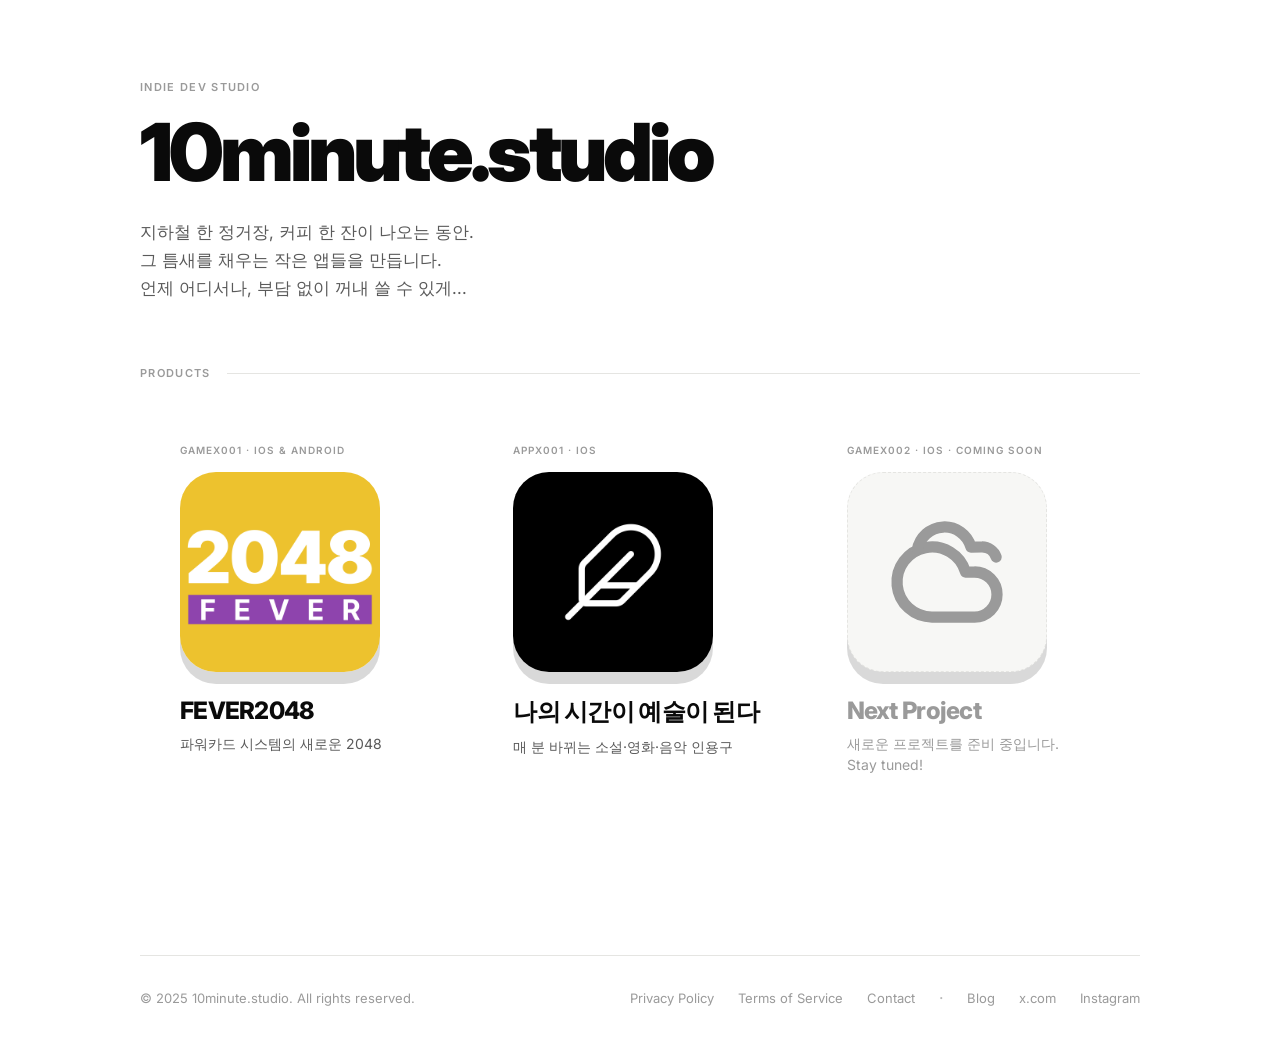
==== index.html @ 6bc33c3c "footer 링크/ 메인배열 최적화" ====
<!DOCTYPE html>
<html lang="ko">
<head>
    <meta charset="UTF-8">
    <meta name="viewport" content="width=device-width, initial-scale=1.0">
    <title>10minute.studio — 인디 개발 스튜디오</title>
    <meta name="description" content="지하철 한 정거장, 커피 한 잔이 나오는 동안. 그 틈새를 채우는 작은 앱들을 만드는 인디 개발 스튜디오입니다.">
    <meta name="keywords" content="인디개발, 인디게임, 모바일게임, 10minute studio, FEVER2048, 2048, 퍼즐게임, iOS, Android">
    <meta name="author" content="10minute.studio">
    <meta name="robots" content="index, follow">
    <link rel="canonical" href="https://xeno-xeno.github.io/10minute.studio/">
    <link rel="icon" type="image/svg+xml" href="assets/images/clock-10.svg">
    <meta name="theme-color" content="#ffffff" media="(prefers-color-scheme: light)">
    <meta name="theme-color" content="#0f0f0f" media="(prefers-color-scheme: dark)">

    <!-- Google Analytics -->
    <script async src="https://www.googletagmanager.com/gtag/js?id=G-8L3S8MLEGK"></script>
    <script>
        window.dataLayer = window.dataLayer || [];
        function gtag(){dataLayer.push(arguments);}
        gtag('js', new Date());
        gtag('config', 'G-8L3S8MLEGK');
    </script>

    <!-- Open Graph -->
    <meta property="og:type" content="website">
    <meta property="og:url" content="https://xeno-xeno.github.io/10minute.studio/">
    <meta property="og:title" content="10minute.studio — 인디 개발 스튜디오">
    <meta property="og:description" content="지하철 한 정거장, 커피 한 잔이 나오는 동안. 그 틈새를 채우는 작은 앱들을 만드는 인디 개발 스튜디오입니다.">
    <meta property="og:image" content="https://xeno-xeno.github.io/10minute.studio/assets/images/timeart_icon.png">
    <meta property="og:image:width" content="2048">
    <meta property="og:image:height" content="2048">
    <meta property="og:image:type" content="image/png">
    <meta property="og:locale" content="ko_KR">
    <meta property="og:site_name" content="10minute.studio">

    <!-- Twitter Card -->
    <meta name="twitter:card" content="summary">
    <meta name="twitter:title" content="10minute.studio — 인디 개발 스튜디오">
    <meta name="twitter:description" content="지하철 한 정거장, 커피 한 잔이 나오는 동안. 그 틈새를 채우는 작은 앱들을 만드는 인디 개발 스튜디오입니다.">
    <meta name="twitter:image" content="https://xeno-xeno.github.io/10minute.studio/assets/images/timeart_icon.png">

    <!-- JSON-LD Structured Data -->
    <script type="application/ld+json">
    {
      "@context": "https://schema.org",
      "@graph": [
        {
          "@type": "Organization",
          "@id": "https://xeno-xeno.github.io/10minute.studio/#organization",
          "name": "10minute.studio",
          "url": "https://xeno-xeno.github.io/10minute.studio/",
          "description": "지하철 한 정거장, 커피 한 잔이 나오는 동안 즐길 수 있는 작은 앱들을 만드는 인디 개발 스튜디오",
          "logo": "https://xeno-xeno.github.io/10minute.studio/assets/images/timeart_icon.png",
          "sameAs": [
            "https://apps.apple.com/us/app/fever2048/id6753706909",
            "https://play.google.com/store/apps/details?id=com.tenminutestudio.fever2048.AOS"
          ]
        },
        {
          "@type": "WebSite",
          "@id": "https://xeno-xeno.github.io/10minute.studio/#website",
          "url": "https://xeno-xeno.github.io/10minute.studio/",
          "name": "10minute.studio",
          "publisher": { "@id": "https://xeno-xeno.github.io/10minute.studio/#organization" }
        },
        {
          "@type": "ItemList",
          "name": "10minute.studio 게임 목록",
          "itemListElement": [
            {
              "@type": "ListItem",
              "position": 1,
              "item": {
                "@type": "MobileApplication",
                "name": "FEVER2048",
                "description": "파워카드 시스템의 새로운 2048 퍼즐 게임",
                "url": "https://xeno-xeno.github.io/10minute.studio/fever2048.html",
                "image": "https://xeno-xeno.github.io/10minute.studio/assets/images/fever2048_icon.png",
                "applicationCategory": "GameApplication",
                "operatingSystem": "iOS, Android",
                "author": { "@id": "https://xeno-xeno.github.io/10minute.studio/#organization" }
              }
            }
          ]
        }
      ]
    }
    </script>

    <link rel="preconnect" href="https://fonts.googleapis.com">
    <link rel="preconnect" href="https://fonts.gstatic.com" crossorigin>
    <link href="https://fonts.googleapis.com/css2?family=Inter:wght@300;400;500;600;700;800;900&display=swap" rel="stylesheet">
    <style>
        :root {
            --bg: #ffffff;
            --bg-subtle: #f7f7f5;
            --text: #0a0a0a;
            --text-2: #5a5a5a;
            --text-3: #9a9a9a;
            --border: #e5e5e2;
            --radius: 16px;
            --nav-h: 60px;
            --shadow-icon: 0px 12px 0px rgba(0, 0, 0, 0.15);
            --shadow-icon-hover: 0px 16px 0px rgba(0, 0, 0, 0.18);
        }

        @media (prefers-color-scheme: dark) {
            :root {
                --bg: #0f0f0f;
                --bg-subtle: #1a1a1a;
                --text: #f0f0f0;
                --text-2: #909090;
                --text-3: #707070;
                --border: #2a2a2a;
                --shadow-icon: 0px 12px 0px rgba(255, 255, 255, 0.08);
                --shadow-icon-hover: 0px 12px 0px rgba(255, 255, 255, 0.13);
            }
        }

        * { margin: 0; padding: 0; box-sizing: border-box; }

        body {
            font-family: 'Inter', system-ui, -apple-system, sans-serif;
            background: var(--bg);
            color: var(--text);
            -webkit-font-smoothing: antialiased;
            -moz-osx-font-smoothing: grayscale;
        }

        /* ── Navigation ── */
        nav { display: none; }

        /* ── Container ── */
        .container {
            max-width: 1080px;
            margin: 0 auto;
            padding: 0 40px;
        }

        /* ── Page Header ── */
        .page-header {
            padding: 80px 0 64px;
        }

        .eyebrow {
            display: block;
            font-size: 11px;
            font-weight: 600;
            letter-spacing: 0.12em;
            text-transform: uppercase;
            color: var(--text-3);
            margin-bottom: 20px;
        }

        .page-title {
            font-size: 80px;
            font-weight: 900;
            letter-spacing: -0.05em;
            line-height: 0.95;
            color: var(--text);
            margin-bottom: 28px;
        }

        .page-desc {
            font-size: 17px;
            font-weight: 400;
            color: var(--text-2);
            line-height: 1.65;
            max-width: 440px;
        }

        /* ── Section Divider ── */
        .section-divider {
            display: flex;
            align-items: center;
            gap: 16px;
            margin-bottom: 24px;
        }

        .section-divider-label {
            font-size: 11px;
            font-weight: 600;
            letter-spacing: 0.12em;
            text-transform: uppercase;
            color: var(--text-3);
            white-space: nowrap;
        }

        .section-divider-line {
            flex: 1;
            height: 1px;
            background: var(--border);
        }

        /* ── Works Grid ── */
        .works-grid {
            display: grid;
            grid-template-columns: repeat(3, 1fr);
            gap: 0;
        }

        .work-card {
            background: var(--bg);
            padding: 40px;
            text-decoration: none;
            display: flex;
            flex-direction: column;
            gap: 0;
            min-height: 280px;
        }

        .work-card:not(.work-card--soon):hover .work-icon {
            transform: translateY(-6px);
            box-shadow: var(--shadow-icon-hover);
        }

        .work-card:not(.work-card--soon):active .work-icon {
            transform: translateY(-2px);
            box-shadow: var(--shadow-icon-hover);
        }

        .work-card--soon {
            cursor: default;
        }

        .work-sku {
            display: inline-block;
            font-size: 10px;
            font-weight: 600;
            letter-spacing: 0.1em;
            text-transform: uppercase;
            color: var(--text-3);
            margin-bottom: 16px;
        }

        .work-icon {
            font-size: 44px;
            line-height: 1;
            margin-bottom: 24px;
            width: 200px;
            height: 200px;
            border-radius: 36px;
            object-fit: cover;
            display: block;
            box-shadow: var(--shadow-icon);
            transition: transform 0.2s ease, box-shadow 0.2s ease;
        }

        .work-title {
            font-size: 24px;
            font-weight: 800;
            letter-spacing: -0.03em;
            color: var(--text);
            margin-bottom: 8px;
        }

        .work-card--soon .work-title {
            color: var(--text-3);
        }

        .work-tagline {
            font-size: 14px;
            color: var(--text-2);
            line-height: 1.5;
            margin-bottom: 20px;
        }

        .work-card--soon .work-tagline {
            color: var(--text-3);
        }

        .work-icon--placeholder {
            background: var(--bg-subtle);
            border: 1px dashed var(--border);
            display: flex;
            align-items: center;
            justify-content: center;
            color: var(--text-3);
        }

        .work-icon--placeholder svg {
            width: 120px;
            height: 120px;
        }

        /* ── Footer ── */
        footer {
            margin-top: 120px;
            padding: 32px 0;
            border-top: 1px solid var(--border);
        }

        .footer-inner {
            display: flex;
            align-items: center;
            justify-content: space-between;
        }

        .footer-copy {
            font-size: 13px;
            color: var(--text-3);
        }

        .footer-links {
            display: flex;
            align-items: center;
            gap: 24px;
        }

        .footer-links-group {
            display: flex;
            gap: 24px;
        }

        .footer-links a {
            font-size: 13px;
            color: var(--text-3);
            text-decoration: none;
            transition: color 0.15s;
        }

        .footer-links a:hover { color: var(--text); }

        .footer-sep {
            color: var(--text-3);
            font-size: 16px;
            opacity: 0.7;
            user-select: none;
        }

        /* ── Responsive ── */
        @media (max-width: 768px) {
            nav { padding: 0 20px; }
            .container { padding: 0 20px; }

            .page-title {
                font-size: clamp(32px, 11vw, 52px);
                word-break: break-word;
                overflow-wrap: break-word;
            }

            .works-grid {
                grid-template-columns: 1fr;
            }

            .footer-inner {
                flex-direction: column;
                gap: 16px;
                text-align: center;
            }

            .footer-links {
                flex-direction: column;
                gap: 10px;
            }

            .footer-sep { display: none; }
        }
    </style>
</head>
<body>
    <nav>
        <a href="index.html" class="nav-logo">⏱️ 10minute.studio</a>
    </nav>

    <main>
        <div class="container">
            <header class="page-header">
                <span class="eyebrow">Indie Dev Studio</span>
                <h1 class="page-title">10minute.studio</h1>
                <p class="page-desc">지하철 한 정거장, 커피 한 잔이 나오는 동안.<br>그 틈새를 채우는 작은 앱들을 만듭니다.<br>언제 어디서나, 부담 없이 꺼내 쓸 수 있게...</p>
            </header>

            <div class="section-divider">
                <span class="section-divider-label">Products</span>
                <div class="section-divider-line"></div>
            </div>

            <div class="works-grid">
                <a href="fever2048.html" class="work-card">
                    <span class="work-sku">GAMEx001 · iOS & Android</span>
                    <img class="work-icon" src="assets/images/fever2048_icon.png" alt="FEVER2048 Icon">
                    <h2 class="work-title">FEVER2048</h2>
                    <p class="work-tagline">파워카드 시스템의 새로운 2048</p>
                </a>

                <a href="timeArt.html" class="work-card">
                    <span class="work-sku">APPx001 · iOS</span>
                    <img class="work-icon" src="assets/images/timeart_icon.png" alt="나의 시간이 예술이 된다 Icon">
                    <h2 class="work-title">나의 시간이 예술이 된다</h2>
                    <p class="work-tagline">매 분 바뀌는 소설·영화·음악 인용구</p>
                </a>

                <div class="work-card work-card--soon">
                    <span class="work-sku">GAMEx002 · iOS · Coming Soon</span>
                    <div class="work-icon work-icon--placeholder">
                        <svg xmlns="http://www.w3.org/2000/svg" width="256" height="256" viewBox="0 0 24 24" fill="none" stroke="currentColor" stroke-width="2.25" stroke-linecap="round" stroke-linejoin="round"><path d="M17.5 12a1 1 0 1 1 0 9H9.006a7 7 0 1 1 6.702-9z"/><path d="M21.832 9A3 3 0 0 0 19 7h-2.207a5.5 5.5 0 0 0-10.72.61"/></svg>
                    </div>
                    <h2 class="work-title">Next Project</h2>
                    <p class="work-tagline">새로운 프로젝트를 준비 중입니다.<br>Stay tuned!</p>
                </div>
            </div>
        </div>
    </main>

    <div class="container">
        <footer>
            <div class="footer-inner">
                <p class="footer-copy">© 2025 10minute.studio. All rights reserved.</p>
                <div class="footer-links">
                    <div class="footer-links-group">
                        <a href="privacy.html">Privacy Policy</a>
                        <a href="terms.html">Terms of Service</a>
                        <a href="contact.html">Contact</a>
                    </div>
                    <span class="footer-sep">·</span>
                    <div class="footer-links-group">
                        <a href="https://medium.com/@xenologue" target="_blank" rel="noopener" aria-label="개인 블로그 (새 탭에서 열림)">Blog</a>
                        <a href="https://x.com/thinkbigz" target="_blank" rel="noopener" aria-label="X (새 탭에서 열림)">x.com</a>
                        <a href="https://www.instagram.com/10minute.studio" target="_blank" rel="noopener" aria-label="Instagram (새 탭에서 열림)">Instagram</a>
                    </div>
                </div>
            </div>
        </footer>
    </div>
</body>
</html>
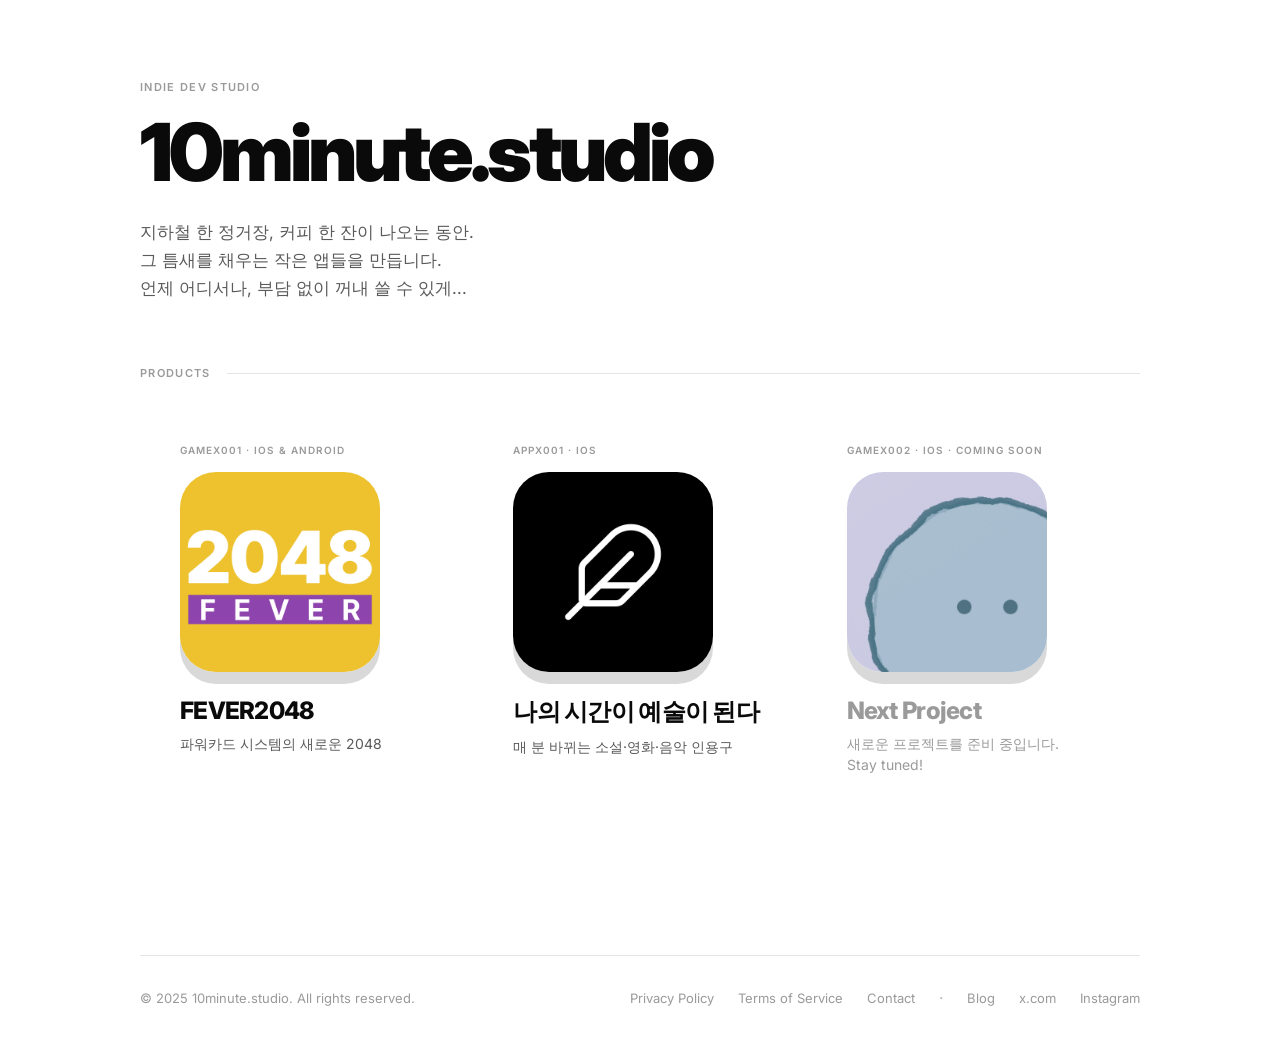
==== commit b84f94a6: "tiny cloud 아이콘 티저 적용" ====
--- a/index.html
+++ b/index.html
@@ -394,9 +394,7 @@
 
                 <div class="work-card work-card--soon">
                     <span class="work-sku">GAMEx002 · iOS · Coming Soon</span>
-                    <div class="work-icon work-icon--placeholder">
-                        <svg xmlns="http://www.w3.org/2000/svg" width="256" height="256" viewBox="0 0 24 24" fill="none" stroke="currentColor" stroke-width="2.25" stroke-linecap="round" stroke-linejoin="round"><path d="M17.5 12a1 1 0 1 1 0 9H9.006a7 7 0 1 1 6.702-9z"/><path d="M21.832 9A3 3 0 0 0 19 7h-2.207a5.5 5.5 0 0 0-10.72.61"/></svg>
-                    </div>
+                    <img class="work-icon" src="assets/images/next_prj.png" alt="Next Project Icon">
                     <h2 class="work-title">Next Project</h2>
                     <p class="work-tagline">새로운 프로젝트를 준비 중입니다.<br>Stay tuned!</p>
                 </div>
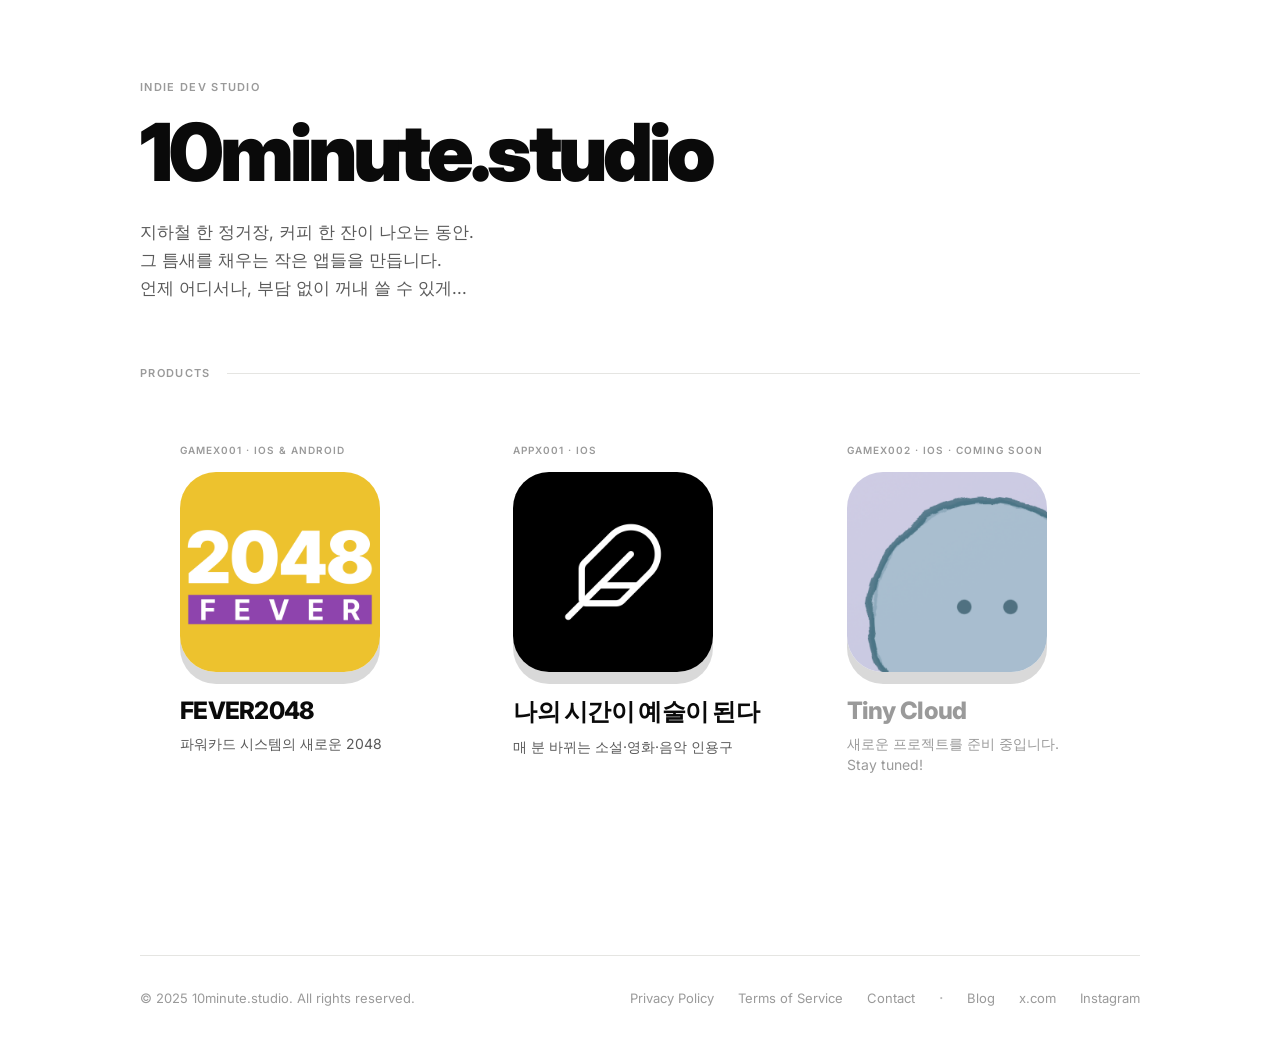
==== commit b4da78c3: "tinycloud추가, privacy, terms 수정" ====
--- a/index.html
+++ b/index.html
@@ -394,8 +394,8 @@
 
                 <div class="work-card work-card--soon">
                     <span class="work-sku">GAMEx002 · iOS · Coming Soon</span>
-                    <img class="work-icon" src="assets/images/next_prj.png" alt="Next Project Icon">
-                    <h2 class="work-title">Next Project</h2>
+                    <img class="work-icon" src="assets/images/next_prj.png" alt="Tiny Cloud Icon">
+                    <h2 class="work-title">Tiny Cloud</h2>
                     <p class="work-tagline">새로운 프로젝트를 준비 중입니다.<br>Stay tuned!</p>
                 </div>
             </div>
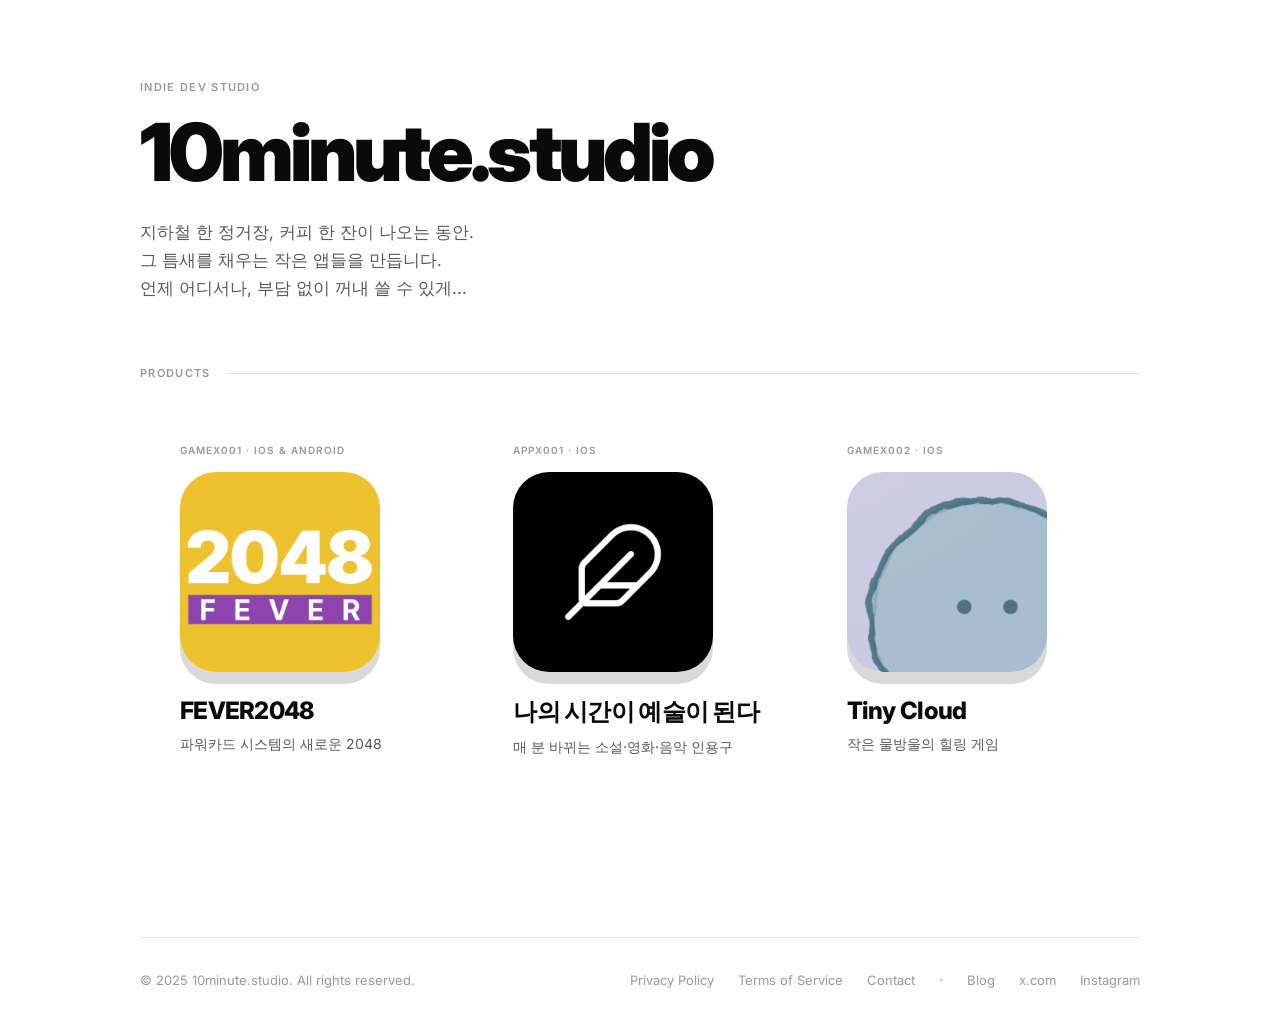
==== commit 59faab86: "tiny cloud 출시" ====
--- a/index.html
+++ b/index.html
@@ -53,8 +53,13 @@
           "description": "지하철 한 정거장, 커피 한 잔이 나오는 동안 즐길 수 있는 작은 앱들을 만드는 인디 개발 스튜디오",
           "logo": "https://xeno-xeno.github.io/10minute.studio/assets/images/timeart_icon.png",
           "sameAs": [
+            "https://www.instagram.com/10minute.studio",
+            "https://x.com/thinkbigz",
+            "https://medium.com/@xenologue",
             "https://apps.apple.com/us/app/fever2048/id6753706909",
-            "https://play.google.com/store/apps/details?id=com.tenminutestudio.fever2048.AOS"
+            "https://play.google.com/store/apps/details?id=com.tenminutestudio.fever2048.AOS",
+            "https://apps.apple.com/kr/app/%EB%82%98%EC%9D%98-%EC%8B%9C%EA%B0%84%EC%9D%B4-%EC%98%88%EC%88%A0%EC%9D%B4-%EB%90%9C%EB%8B%A4/id6758903518",
+            "https://apps.apple.com/kr/app/tiny-cloud/id6789382092"
           ]
         },
         {
@@ -66,19 +71,57 @@
         },
         {
           "@type": "ItemList",
-          "name": "10minute.studio 게임 목록",
+          "name": "10minute.studio 앱·게임 목록",
           "itemListElement": [
             {
               "@type": "ListItem",
               "position": 1,
               "item": {
                 "@type": "MobileApplication",
+                "name": "나의 시간이 예술이 된다",
+                "alternateName": ["My Time Became Art", "문학시계"],
+                "description": "소설·한국고전·영화·드라마·음악 속 문장으로 현재 시각을 알려주는 문학시계 앱. 1,700개 이상의 인용구가 하루 1,440분을 채웁니다.",
+                "url": "https://xeno-xeno.github.io/10minute.studio/timeArt.html",
+                "image": "https://xeno-xeno.github.io/10minute.studio/assets/images/timeart_icon.png",
+                "applicationCategory": "LifestyleApplication",
+                "operatingSystem": ["iOS"],
+                "offers": { "@type": "Offer", "price": "0", "priceCurrency": "USD" },
+                "author": { "@id": "https://xeno-xeno.github.io/10minute.studio/#organization" }
+              }
+            },
+            {
+              "@type": "ListItem",
+              "position": 2,
+              "item": {
+                "@type": "VideoGame",
                 "name": "FEVER2048",
-                "description": "파워카드 시스템의 새로운 2048 퍼즐 게임",
+                "description": "원조 2048에 파워카드 시스템을 더한 변형 퍼즐 게임. 레벨업마다 12종 파워카드 중 1장을 선택하고, 피버모드로 점수를 폭발시킵니다.",
                 "url": "https://xeno-xeno.github.io/10minute.studio/fever2048.html",
                 "image": "https://xeno-xeno.github.io/10minute.studio/assets/images/fever2048_icon.png",
                 "applicationCategory": "GameApplication",
-                "operatingSystem": "iOS, Android",
+                "genre": ["Puzzle", "Casual"],
+                "operatingSystem": ["iOS", "Android"],
+                "gamePlatform": ["iOS", "Android"],
+                "playMode": "SinglePlayer",
+                "offers": { "@type": "Offer", "price": "0", "priceCurrency": "USD" },
+                "author": { "@id": "https://xeno-xeno.github.io/10minute.studio/#organization" }
+              }
+            },
+            {
+              "@type": "ListItem",
+              "position": 3,
+              "item": {
+                "@type": "VideoGame",
+                "name": "Tiny Cloud",
+                "description": "작은 물방울의 조용한 여정을 담은 힐링 캐주얼 게임. 실패도 시간제한도 없습니다.",
+                "url": "https://xeno-xeno.github.io/10minute.studio/TinyCloud.html",
+                "image": "https://xeno-xeno.github.io/10minute.studio/assets/images/tiny_cloud.png",
+                "applicationCategory": "GameApplication",
+                "genre": ["Casual"],
+                "operatingSystem": ["iOS"],
+                "gamePlatform": ["iOS"],
+                "playMode": "SinglePlayer",
+                "offers": { "@type": "Offer", "price": "2.99", "priceCurrency": "USD" },
                 "author": { "@id": "https://xeno-xeno.github.io/10minute.studio/#organization" }
               }
             }
@@ -392,12 +435,12 @@
                     <p class="work-tagline">매 분 바뀌는 소설·영화·음악 인용구</p>
                 </a>
 
-                <div class="work-card work-card--soon">
-                    <span class="work-sku">GAMEx002 · iOS · Coming Soon</span>
-                    <img class="work-icon" src="assets/images/next_prj.png" alt="Tiny Cloud Icon">
+                <a href="TinyCloud.html" class="work-card">
+                    <span class="work-sku">GAMEx002 · iOS</span>
+                    <img class="work-icon" src="assets/images/tiny_cloud.png" alt="Tiny Cloud Icon">
                     <h2 class="work-title">Tiny Cloud</h2>
-                    <p class="work-tagline">새로운 프로젝트를 준비 중입니다.<br>Stay tuned!</p>
-                </div>
+                    <p class="work-tagline">작은 물방울의 힐링 게임</p>
+                </a>
             </div>
         </div>
     </main>
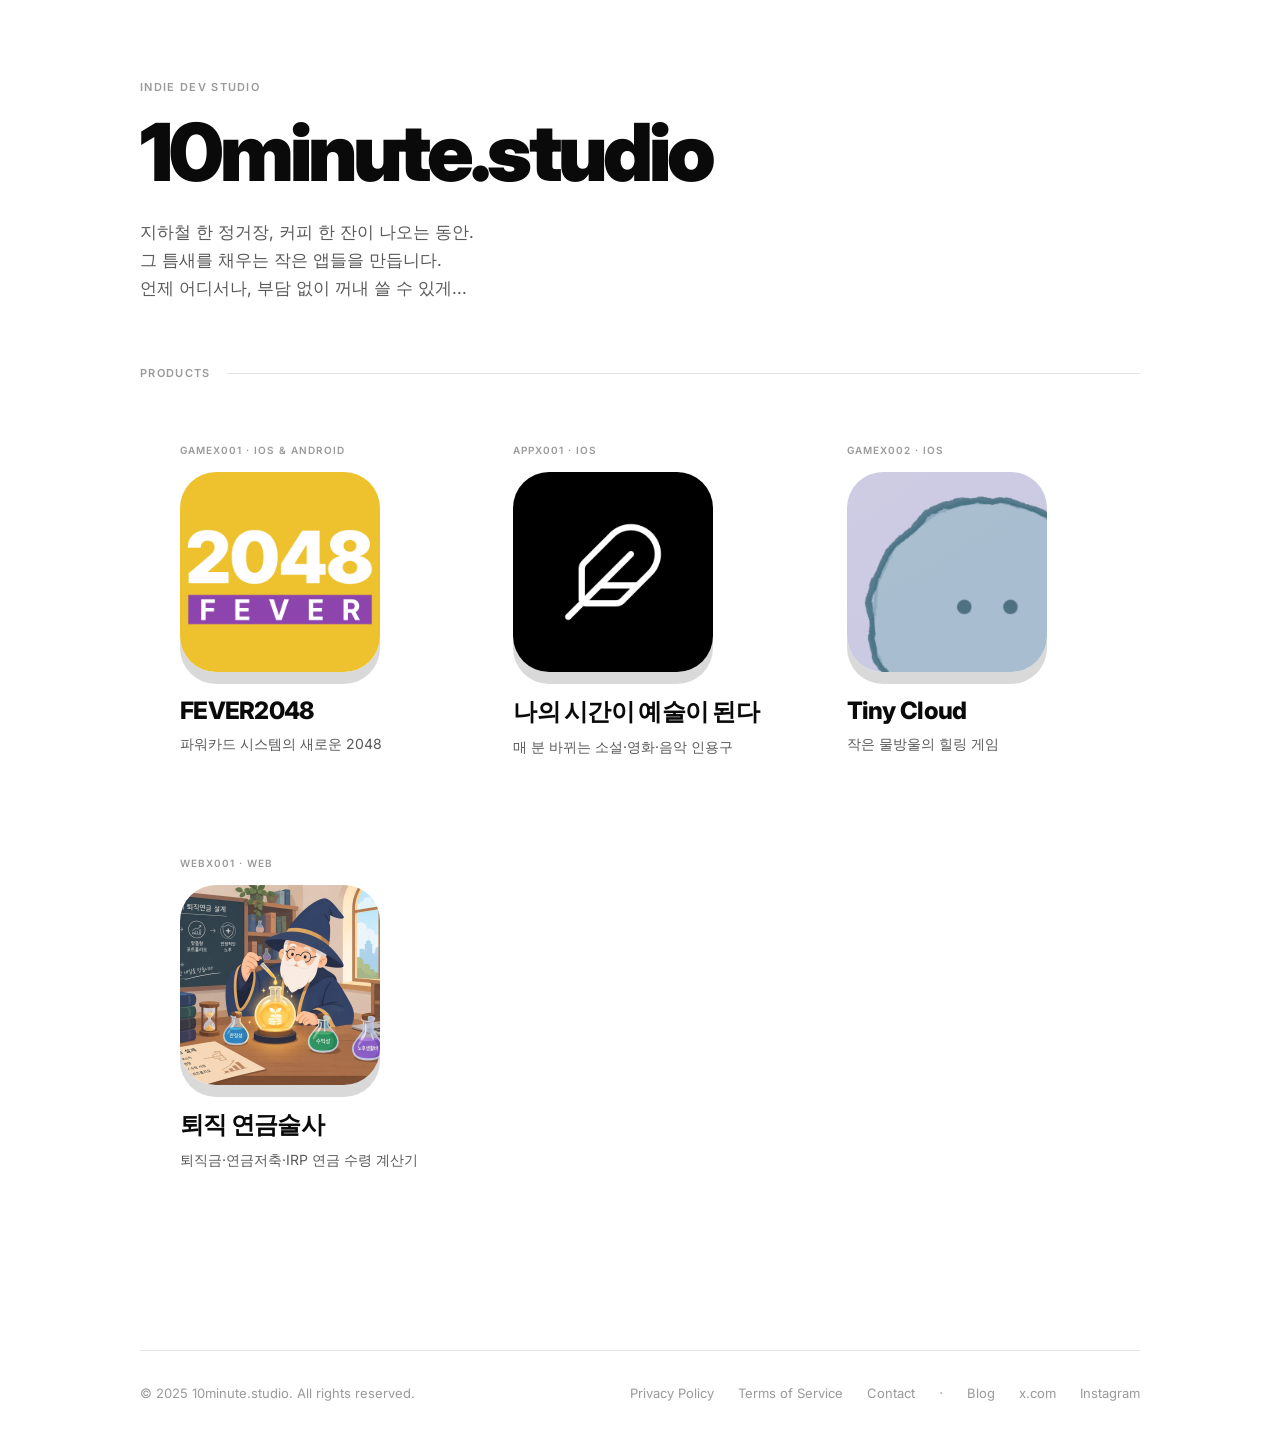
==== commit c402b02a: "연금술사: 환급·퇴직금 비교 계산기, 세법 가이드·뉴스 추가 및 사이트 연결 - 계산기: 세액공제 환급(refund), 퇴직금 일시금 vs 연금 비교(severance) 추가.  " ====
--- a/index.html
+++ b/index.html
@@ -124,6 +124,22 @@
                 "offers": { "@type": "Offer", "price": "2.99", "priceCurrency": "USD" },
                 "author": { "@id": "https://xeno-xeno.github.io/10minute.studio/#organization" }
               }
+            },
+            {
+              "@type": "ListItem",
+              "position": 4,
+              "item": {
+                "@type": "WebApplication",
+                "name": "퇴직 연금술사",
+                "description": "퇴직금·연금저축·IRP를 한 번에 계산하는 연금 수령 계산기. 세금과 연 1,500만원 한도까지 반영해 매달 받을 수 있는 금액을 계산합니다.",
+                "url": "https://xeno-xeno.github.io/10minute.studio/pension/",
+                "image": "https://xeno-xeno.github.io/10minute.studio/assets/images/pension_hero.jpg",
+                "applicationCategory": "FinanceApplication",
+                "operatingSystem": "Web",
+                "inLanguage": "ko",
+                "offers": { "@type": "Offer", "price": "0", "priceCurrency": "KRW" },
+                "author": { "@id": "https://xeno-xeno.github.io/10minute.studio/#organization" }
+              }
             }
           ]
         }
@@ -440,6 +456,13 @@
                     <img class="work-icon" src="assets/images/tiny_cloud.png" alt="Tiny Cloud Icon">
                     <h2 class="work-title">Tiny Cloud</h2>
                     <p class="work-tagline">작은 물방울의 힐링 게임</p>
+                </a>
+
+                <a href="pension/index.html" class="work-card">
+                    <span class="work-sku">WEBx001 · Web</span>
+                    <img class="work-icon" src="assets/images/pension_hero.jpg" alt="퇴직 연금술사 Icon">
+                    <h2 class="work-title">퇴직 연금술사</h2>
+                    <p class="work-tagline">퇴직금·연금저축·IRP 연금 수령 계산기</p>
                 </a>
             </div>
         </div>
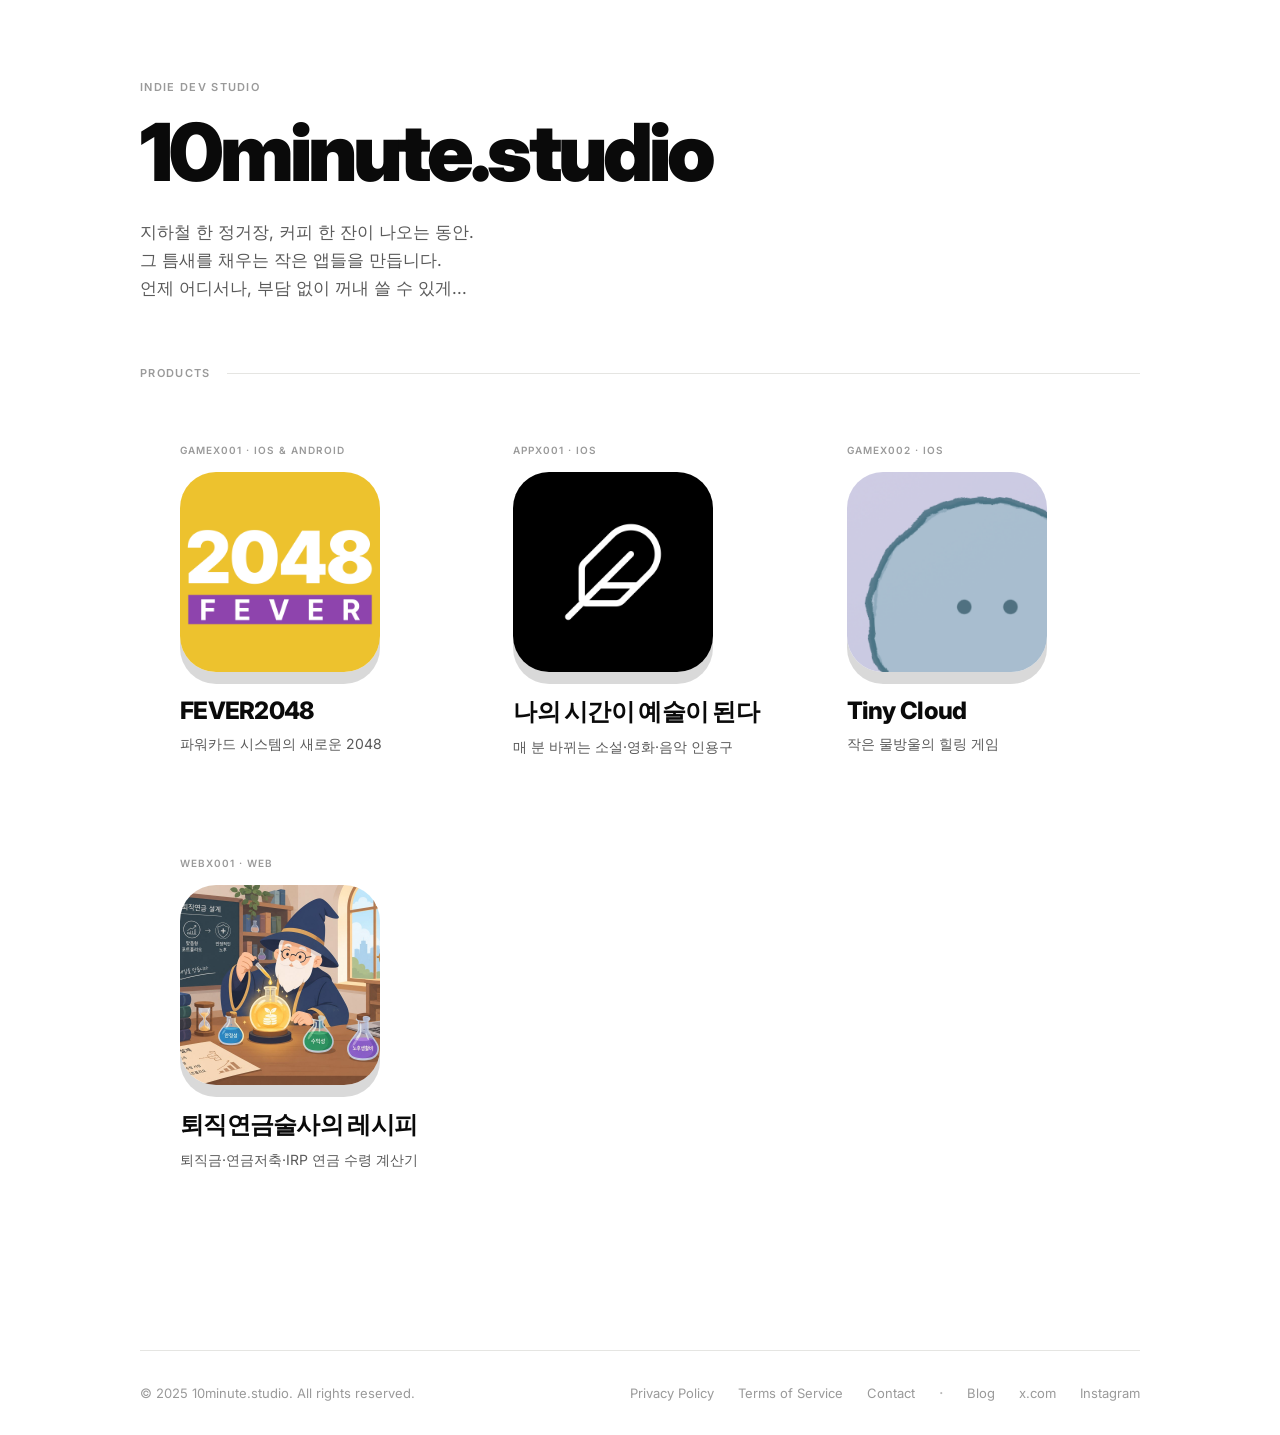
==== commit 750e1c61: "연금술사: 서비스명 개명, sitemap 등록, 랜딩 구조 정리, AdSense 연결 코드 - 서비스명 "퇴직 연금술사" → "퇴직연금술사의 레시피" (퇴직연금 + 연금술사 합성어" ====
--- a/index.html
+++ b/index.html
@@ -130,7 +130,7 @@
               "position": 4,
               "item": {
                 "@type": "WebApplication",
-                "name": "퇴직 연금술사",
+                "name": "퇴직연금술사의 레시피",
                 "description": "퇴직금·연금저축·IRP를 한 번에 계산하는 연금 수령 계산기. 세금과 연 1,500만원 한도까지 반영해 매달 받을 수 있는 금액을 계산합니다.",
                 "url": "https://xeno-xeno.github.io/10minute.studio/pension/",
                 "image": "https://xeno-xeno.github.io/10minute.studio/assets/images/pension_hero.jpg",
@@ -329,6 +329,11 @@
             color: var(--text-3);
         }
 
+        /* 가로 일러스트를 정사각으로 크롭 — 마법사 얼굴과 플라스크가 있는 가운데 오른쪽 */
+        .work-icon--photo {
+            object-position: 55% center;
+        }
+
         .work-icon--placeholder {
             background: var(--bg-subtle);
             border: 1px dashed var(--border);
@@ -460,8 +465,8 @@
 
                 <a href="pension/index.html" class="work-card">
                     <span class="work-sku">WEBx001 · Web</span>
-                    <img class="work-icon" src="assets/images/pension_hero.jpg" alt="퇴직 연금술사 Icon">
-                    <h2 class="work-title">퇴직 연금술사</h2>
+                    <img class="work-icon work-icon--photo" src="assets/images/pension_hero.jpg" alt="퇴직연금술사의 레시피 Icon">
+                    <h2 class="work-title">퇴직연금술사의 레시피</h2>
                     <p class="work-tagline">퇴직금·연금저축·IRP 연금 수령 계산기</p>
                 </a>
             </div>
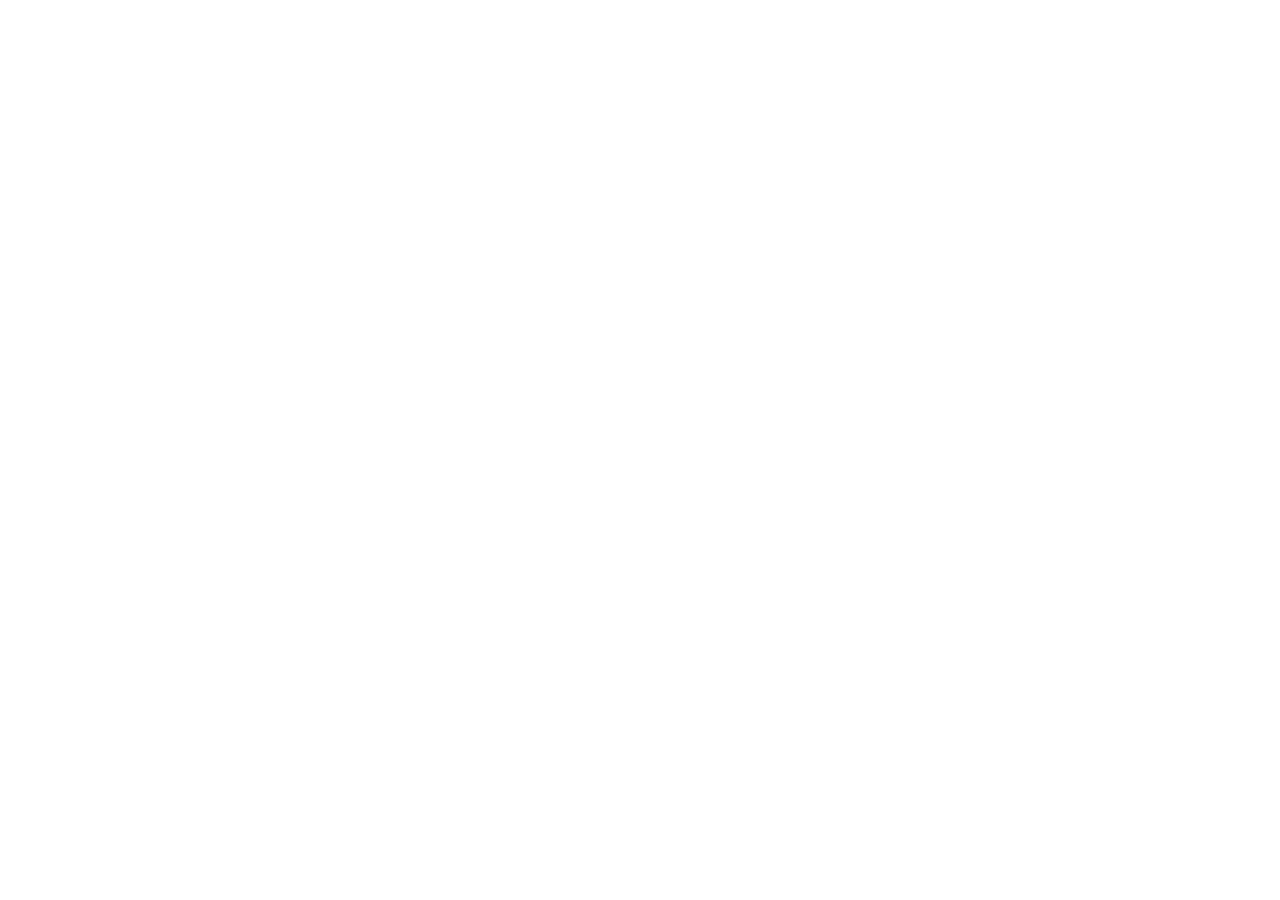
==== commit 505417f1: "github.io 레포를 개인정보처리방침 전용 백업으로 정리 - index/fever2048/timeArt/TinyCloud: 새 도메인(10minutestudio.com) 리다이" ====
--- a/index.html
+++ b/index.html
@@ -1,497 +1,12 @@
 <!DOCTYPE html>
 <html lang="ko">
 <head>
-    <meta charset="UTF-8">
-    <meta name="viewport" content="width=device-width, initial-scale=1.0">
-    <title>10minute.studio — 인디 개발 스튜디오</title>
-    <meta name="description" content="지하철 한 정거장, 커피 한 잔이 나오는 동안. 그 틈새를 채우는 작은 앱들을 만드는 인디 개발 스튜디오입니다.">
-    <meta name="keywords" content="인디개발, 인디게임, 모바일게임, 10minute studio, FEVER2048, 2048, 퍼즐게임, iOS, Android">
-    <meta name="author" content="10minute.studio">
-    <meta name="robots" content="index, follow">
-    <link rel="canonical" href="https://xeno-xeno.github.io/10minute.studio/">
-    <link rel="icon" type="image/svg+xml" href="assets/images/clock-10.svg">
-    <meta name="theme-color" content="#ffffff" media="(prefers-color-scheme: light)">
-    <meta name="theme-color" content="#0f0f0f" media="(prefers-color-scheme: dark)">
-
-    <!-- Google Analytics -->
-    <script async src="https://www.googletagmanager.com/gtag/js?id=G-8L3S8MLEGK"></script>
-    <script>
-        window.dataLayer = window.dataLayer || [];
-        function gtag(){dataLayer.push(arguments);}
-        gtag('js', new Date());
-        gtag('config', 'G-8L3S8MLEGK');
-    </script>
-
-    <!-- Open Graph -->
-    <meta property="og:type" content="website">
-    <meta property="og:url" content="https://xeno-xeno.github.io/10minute.studio/">
-    <meta property="og:title" content="10minute.studio — 인디 개발 스튜디오">
-    <meta property="og:description" content="지하철 한 정거장, 커피 한 잔이 나오는 동안. 그 틈새를 채우는 작은 앱들을 만드는 인디 개발 스튜디오입니다.">
-    <meta property="og:image" content="https://xeno-xeno.github.io/10minute.studio/assets/images/timeart_icon.png">
-    <meta property="og:image:width" content="2048">
-    <meta property="og:image:height" content="2048">
-    <meta property="og:image:type" content="image/png">
-    <meta property="og:locale" content="ko_KR">
-    <meta property="og:site_name" content="10minute.studio">
-
-    <!-- Twitter Card -->
-    <meta name="twitter:card" content="summary">
-    <meta name="twitter:title" content="10minute.studio — 인디 개발 스튜디오">
-    <meta name="twitter:description" content="지하철 한 정거장, 커피 한 잔이 나오는 동안. 그 틈새를 채우는 작은 앱들을 만드는 인디 개발 스튜디오입니다.">
-    <meta name="twitter:image" content="https://xeno-xeno.github.io/10minute.studio/assets/images/timeart_icon.png">
-
-    <!-- JSON-LD Structured Data -->
-    <script type="application/ld+json">
-    {
-      "@context": "https://schema.org",
-      "@graph": [
-        {
-          "@type": "Organization",
-          "@id": "https://xeno-xeno.github.io/10minute.studio/#organization",
-          "name": "10minute.studio",
-          "url": "https://xeno-xeno.github.io/10minute.studio/",
-          "description": "지하철 한 정거장, 커피 한 잔이 나오는 동안 즐길 수 있는 작은 앱들을 만드는 인디 개발 스튜디오",
-          "logo": "https://xeno-xeno.github.io/10minute.studio/assets/images/timeart_icon.png",
-          "sameAs": [
-            "https://www.instagram.com/10minute.studio",
-            "https://x.com/thinkbigz",
-            "https://medium.com/@xenologue",
-            "https://apps.apple.com/us/app/fever2048/id6753706909",
-            "https://play.google.com/store/apps/details?id=com.tenminutestudio.fever2048.AOS",
-            "https://apps.apple.com/kr/app/%EB%82%98%EC%9D%98-%EC%8B%9C%EA%B0%84%EC%9D%B4-%EC%98%88%EC%88%A0%EC%9D%B4-%EB%90%9C%EB%8B%A4/id6758903518",
-            "https://apps.apple.com/kr/app/tiny-cloud/id6789382092"
-          ]
-        },
-        {
-          "@type": "WebSite",
-          "@id": "https://xeno-xeno.github.io/10minute.studio/#website",
-          "url": "https://xeno-xeno.github.io/10minute.studio/",
-          "name": "10minute.studio",
-          "publisher": { "@id": "https://xeno-xeno.github.io/10minute.studio/#organization" }
-        },
-        {
-          "@type": "ItemList",
-          "name": "10minute.studio 앱·게임 목록",
-          "itemListElement": [
-            {
-              "@type": "ListItem",
-              "position": 1,
-              "item": {
-                "@type": "MobileApplication",
-                "name": "나의 시간이 예술이 된다",
-                "alternateName": ["My Time Became Art", "문학시계"],
-                "description": "소설·한국고전·영화·드라마·음악 속 문장으로 현재 시각을 알려주는 문학시계 앱. 1,700개 이상의 인용구가 하루 1,440분을 채웁니다.",
-                "url": "https://xeno-xeno.github.io/10minute.studio/timeArt.html",
-                "image": "https://xeno-xeno.github.io/10minute.studio/assets/images/timeart_icon.png",
-                "applicationCategory": "LifestyleApplication",
-                "operatingSystem": ["iOS"],
-                "offers": { "@type": "Offer", "price": "0", "priceCurrency": "USD" },
-                "author": { "@id": "https://xeno-xeno.github.io/10minute.studio/#organization" }
-              }
-            },
-            {
-              "@type": "ListItem",
-              "position": 2,
-              "item": {
-                "@type": "VideoGame",
-                "name": "FEVER2048",
-                "description": "원조 2048에 파워카드 시스템을 더한 변형 퍼즐 게임. 레벨업마다 12종 파워카드 중 1장을 선택하고, 피버모드로 점수를 폭발시킵니다.",
-                "url": "https://xeno-xeno.github.io/10minute.studio/fever2048.html",
-                "image": "https://xeno-xeno.github.io/10minute.studio/assets/images/fever2048_icon.png",
-                "applicationCategory": "GameApplication",
-                "genre": ["Puzzle", "Casual"],
-                "operatingSystem": ["iOS", "Android"],
-                "gamePlatform": ["iOS", "Android"],
-                "playMode": "SinglePlayer",
-                "offers": { "@type": "Offer", "price": "0", "priceCurrency": "USD" },
-                "author": { "@id": "https://xeno-xeno.github.io/10minute.studio/#organization" }
-              }
-            },
-            {
-              "@type": "ListItem",
-              "position": 3,
-              "item": {
-                "@type": "VideoGame",
-                "name": "Tiny Cloud",
-                "description": "작은 물방울의 조용한 여정을 담은 힐링 캐주얼 게임. 실패도 시간제한도 없습니다.",
-                "url": "https://xeno-xeno.github.io/10minute.studio/TinyCloud.html",
-                "image": "https://xeno-xeno.github.io/10minute.studio/assets/images/tiny_cloud.png",
-                "applicationCategory": "GameApplication",
-                "genre": ["Casual"],
-                "operatingSystem": ["iOS"],
-                "gamePlatform": ["iOS"],
-                "playMode": "SinglePlayer",
-                "offers": { "@type": "Offer", "price": "2.99", "priceCurrency": "USD" },
-                "author": { "@id": "https://xeno-xeno.github.io/10minute.studio/#organization" }
-              }
-            },
-            {
-              "@type": "ListItem",
-              "position": 4,
-              "item": {
-                "@type": "WebApplication",
-                "name": "퇴직연금술사의 레시피",
-                "description": "퇴직금·연금저축·IRP를 한 번에 계산하는 연금 수령 계산기. 세금과 연 1,500만원 한도까지 반영해 매달 받을 수 있는 금액을 계산합니다.",
-                "url": "https://xeno-xeno.github.io/10minute.studio/pension/",
-                "image": "https://xeno-xeno.github.io/10minute.studio/assets/images/pension_hero.jpg",
-                "applicationCategory": "FinanceApplication",
-                "operatingSystem": "Web",
-                "inLanguage": "ko",
-                "offers": { "@type": "Offer", "price": "0", "priceCurrency": "KRW" },
-                "author": { "@id": "https://xeno-xeno.github.io/10minute.studio/#organization" }
-              }
-            }
-          ]
-        }
-      ]
-    }
-    </script>
-
-    <link rel="preconnect" href="https://fonts.googleapis.com">
-    <link rel="preconnect" href="https://fonts.gstatic.com" crossorigin>
-    <link href="https://fonts.googleapis.com/css2?family=Inter:wght@300;400;500;600;700;800;900&display=swap" rel="stylesheet">
-    <style>
-        :root {
-            --bg: #ffffff;
-            --bg-subtle: #f7f7f5;
-            --text: #0a0a0a;
-            --text-2: #5a5a5a;
-            --text-3: #9a9a9a;
-            --border: #e5e5e2;
-            --radius: 16px;
-            --nav-h: 60px;
-            --shadow-icon: 0px 12px 0px rgba(0, 0, 0, 0.15);
-            --shadow-icon-hover: 0px 16px 0px rgba(0, 0, 0, 0.18);
-        }
-
-        @media (prefers-color-scheme: dark) {
-            :root {
-                --bg: #0f0f0f;
-                --bg-subtle: #1a1a1a;
-                --text: #f0f0f0;
-                --text-2: #909090;
-                --text-3: #707070;
-                --border: #2a2a2a;
-                --shadow-icon: 0px 12px 0px rgba(255, 255, 255, 0.08);
-                --shadow-icon-hover: 0px 12px 0px rgba(255, 255, 255, 0.13);
-            }
-        }
-
-        * { margin: 0; padding: 0; box-sizing: border-box; }
-
-        body {
-            font-family: 'Inter', system-ui, -apple-system, sans-serif;
-            background: var(--bg);
-            color: var(--text);
-            -webkit-font-smoothing: antialiased;
-            -moz-osx-font-smoothing: grayscale;
-        }
-
-        /* ── Navigation ── */
-        nav { display: none; }
-
-        /* ── Container ── */
-        .container {
-            max-width: 1080px;
-            margin: 0 auto;
-            padding: 0 40px;
-        }
-
-        /* ── Page Header ── */
-        .page-header {
-            padding: 80px 0 64px;
-        }
-
-        .eyebrow {
-            display: block;
-            font-size: 11px;
-            font-weight: 600;
-            letter-spacing: 0.12em;
-            text-transform: uppercase;
-            color: var(--text-3);
-            margin-bottom: 20px;
-        }
-
-        .page-title {
-            font-size: 80px;
-            font-weight: 900;
-            letter-spacing: -0.05em;
-            line-height: 0.95;
-            color: var(--text);
-            margin-bottom: 28px;
-        }
-
-        .page-desc {
-            font-size: 17px;
-            font-weight: 400;
-            color: var(--text-2);
-            line-height: 1.65;
-            max-width: 440px;
-        }
-
-        /* ── Section Divider ── */
-        .section-divider {
-            display: flex;
-            align-items: center;
-            gap: 16px;
-            margin-bottom: 24px;
-        }
-
-        .section-divider-label {
-            font-size: 11px;
-            font-weight: 600;
-            letter-spacing: 0.12em;
-            text-transform: uppercase;
-            color: var(--text-3);
-            white-space: nowrap;
-        }
-
-        .section-divider-line {
-            flex: 1;
-            height: 1px;
-            background: var(--border);
-        }
-
-        /* ── Works Grid ── */
-        .works-grid {
-            display: grid;
-            grid-template-columns: repeat(3, 1fr);
-            gap: 0;
-        }
-
-        .work-card {
-            background: var(--bg);
-            padding: 40px;
-            text-decoration: none;
-            display: flex;
-            flex-direction: column;
-            gap: 0;
-            min-height: 280px;
-        }
-
-        .work-card:not(.work-card--soon):hover .work-icon {
-            transform: translateY(-6px);
-            box-shadow: var(--shadow-icon-hover);
-        }
-
-        .work-card:not(.work-card--soon):active .work-icon {
-            transform: translateY(-2px);
-            box-shadow: var(--shadow-icon-hover);
-        }
-
-        .work-card--soon {
-            cursor: default;
-        }
-
-        .work-sku {
-            display: inline-block;
-            font-size: 10px;
-            font-weight: 600;
-            letter-spacing: 0.1em;
-            text-transform: uppercase;
-            color: var(--text-3);
-            margin-bottom: 16px;
-        }
-
-        .work-icon {
-            font-size: 44px;
-            line-height: 1;
-            margin-bottom: 24px;
-            width: 200px;
-            height: 200px;
-            border-radius: 36px;
-            object-fit: cover;
-            display: block;
-            box-shadow: var(--shadow-icon);
-            transition: transform 0.2s ease, box-shadow 0.2s ease;
-        }
-
-        .work-title {
-            font-size: 24px;
-            font-weight: 800;
-            letter-spacing: -0.03em;
-            color: var(--text);
-            margin-bottom: 8px;
-        }
-
-        .work-card--soon .work-title {
-            color: var(--text-3);
-        }
-
-        .work-tagline {
-            font-size: 14px;
-            color: var(--text-2);
-            line-height: 1.5;
-            margin-bottom: 20px;
-        }
-
-        .work-card--soon .work-tagline {
-            color: var(--text-3);
-        }
-
-        /* 가로 일러스트를 정사각으로 크롭 — 마법사 얼굴과 플라스크가 있는 가운데 오른쪽 */
-        .work-icon--photo {
-            object-position: 55% center;
-        }
-
-        .work-icon--placeholder {
-            background: var(--bg-subtle);
-            border: 1px dashed var(--border);
-            display: flex;
-            align-items: center;
-            justify-content: center;
-            color: var(--text-3);
-        }
-
-        .work-icon--placeholder svg {
-            width: 120px;
-            height: 120px;
-        }
-
-        /* ── Footer ── */
-        footer {
-            margin-top: 120px;
-            padding: 32px 0;
-            border-top: 1px solid var(--border);
-        }
-
-        .footer-inner {
-            display: flex;
-            align-items: center;
-            justify-content: space-between;
-        }
-
-        .footer-copy {
-            font-size: 13px;
-            color: var(--text-3);
-        }
-
-        .footer-links {
-            display: flex;
-            align-items: center;
-            gap: 24px;
-        }
-
-        .footer-links-group {
-            display: flex;
-            gap: 24px;
-        }
-
-        .footer-links a {
-            font-size: 13px;
-            color: var(--text-3);
-            text-decoration: none;
-            transition: color 0.15s;
-        }
-
-        .footer-links a:hover { color: var(--text); }
-
-        .footer-sep {
-            color: var(--text-3);
-            font-size: 16px;
-            opacity: 0.7;
-            user-select: none;
-        }
-
-        /* ── Responsive ── */
-        @media (max-width: 768px) {
-            nav { padding: 0 20px; }
-            .container { padding: 0 20px; }
-
-            .page-title {
-                font-size: clamp(32px, 11vw, 52px);
-                word-break: break-word;
-                overflow-wrap: break-word;
-            }
-
-            .works-grid {
-                grid-template-columns: 1fr;
-            }
-
-            .footer-inner {
-                flex-direction: column;
-                gap: 16px;
-                text-align: center;
-            }
-
-            .footer-links {
-                flex-direction: column;
-                gap: 10px;
-            }
-
-            .footer-sep { display: none; }
-        }
-    </style>
+<meta charset="UTF-8">
+<title>10minute.studio</title>
+<meta name="viewport" content="width=device-width, initial-scale=1.0">
+<link rel="canonical" href="https://10minutestudio.com/">
+<meta http-equiv="refresh" content="0;url=https://10minutestudio.com/">
+<script>location.replace("https://10minutestudio.com/"+location.search+location.hash);</script>
 </head>
-<body>
-    <nav>
-        <a href="index.html" class="nav-logo">⏱️ 10minute.studio</a>
-    </nav>
-
-    <main>
-        <div class="container">
-            <header class="page-header">
-                <span class="eyebrow">Indie Dev Studio</span>
-                <h1 class="page-title">10minute.studio</h1>
-                <p class="page-desc">지하철 한 정거장, 커피 한 잔이 나오는 동안.<br>그 틈새를 채우는 작은 앱들을 만듭니다.<br>언제 어디서나, 부담 없이 꺼내 쓸 수 있게...</p>
-            </header>
-
-            <div class="section-divider">
-                <span class="section-divider-label">Products</span>
-                <div class="section-divider-line"></div>
-            </div>
-
-            <div class="works-grid">
-                <a href="fever2048.html" class="work-card">
-                    <span class="work-sku">GAMEx001 · iOS & Android</span>
-                    <img class="work-icon" src="assets/images/fever2048_icon.png" alt="FEVER2048 Icon">
-                    <h2 class="work-title">FEVER2048</h2>
-                    <p class="work-tagline">파워카드 시스템의 새로운 2048</p>
-                </a>
-
-                <a href="timeArt.html" class="work-card">
-                    <span class="work-sku">APPx001 · iOS</span>
-                    <img class="work-icon" src="assets/images/timeart_icon.png" alt="나의 시간이 예술이 된다 Icon">
-                    <h2 class="work-title">나의 시간이 예술이 된다</h2>
-                    <p class="work-tagline">매 분 바뀌는 소설·영화·음악 인용구</p>
-                </a>
-
-                <a href="TinyCloud.html" class="work-card">
-                    <span class="work-sku">GAMEx002 · iOS</span>
-                    <img class="work-icon" src="assets/images/tiny_cloud.png" alt="Tiny Cloud Icon">
-                    <h2 class="work-title">Tiny Cloud</h2>
-                    <p class="work-tagline">작은 물방울의 힐링 게임</p>
-                </a>
-
-                <a href="pension/index.html" class="work-card">
-                    <span class="work-sku">WEBx001 · Web</span>
-                    <img class="work-icon work-icon--photo" src="assets/images/pension_hero.jpg" alt="퇴직연금술사의 레시피 Icon">
-                    <h2 class="work-title">퇴직연금술사의 레시피</h2>
-                    <p class="work-tagline">퇴직금·연금저축·IRP 연금 수령 계산기</p>
-                </a>
-            </div>
-        </div>
-    </main>
-
-    <div class="container">
-        <footer>
-            <div class="footer-inner">
-                <p class="footer-copy">© 2025 10minute.studio. All rights reserved.</p>
-                <div class="footer-links">
-                    <div class="footer-links-group">
-                        <a href="privacy.html">Privacy Policy</a>
-                        <a href="terms.html">Terms of Service</a>
-                        <a href="contact.html">Contact</a>
-                    </div>
-                    <span class="footer-sep">·</span>
-                    <div class="footer-links-group">
-                        <a href="https://medium.com/@xenologue" target="_blank" rel="noopener" aria-label="개인 블로그 (새 탭에서 열림)">Blog</a>
-                        <a href="https://x.com/thinkbigz" target="_blank" rel="noopener" aria-label="X (새 탭에서 열림)">x.com</a>
-                        <a href="https://www.instagram.com/10minute.studio" target="_blank" rel="noopener" aria-label="Instagram (새 탭에서 열림)">Instagram</a>
-                    </div>
-                </div>
-            </div>
-        </footer>
-    </div>
-</body>
+<body><p><a href="https://10minutestudio.com/">https://10minutestudio.com/</a></p></body>
 </html>
